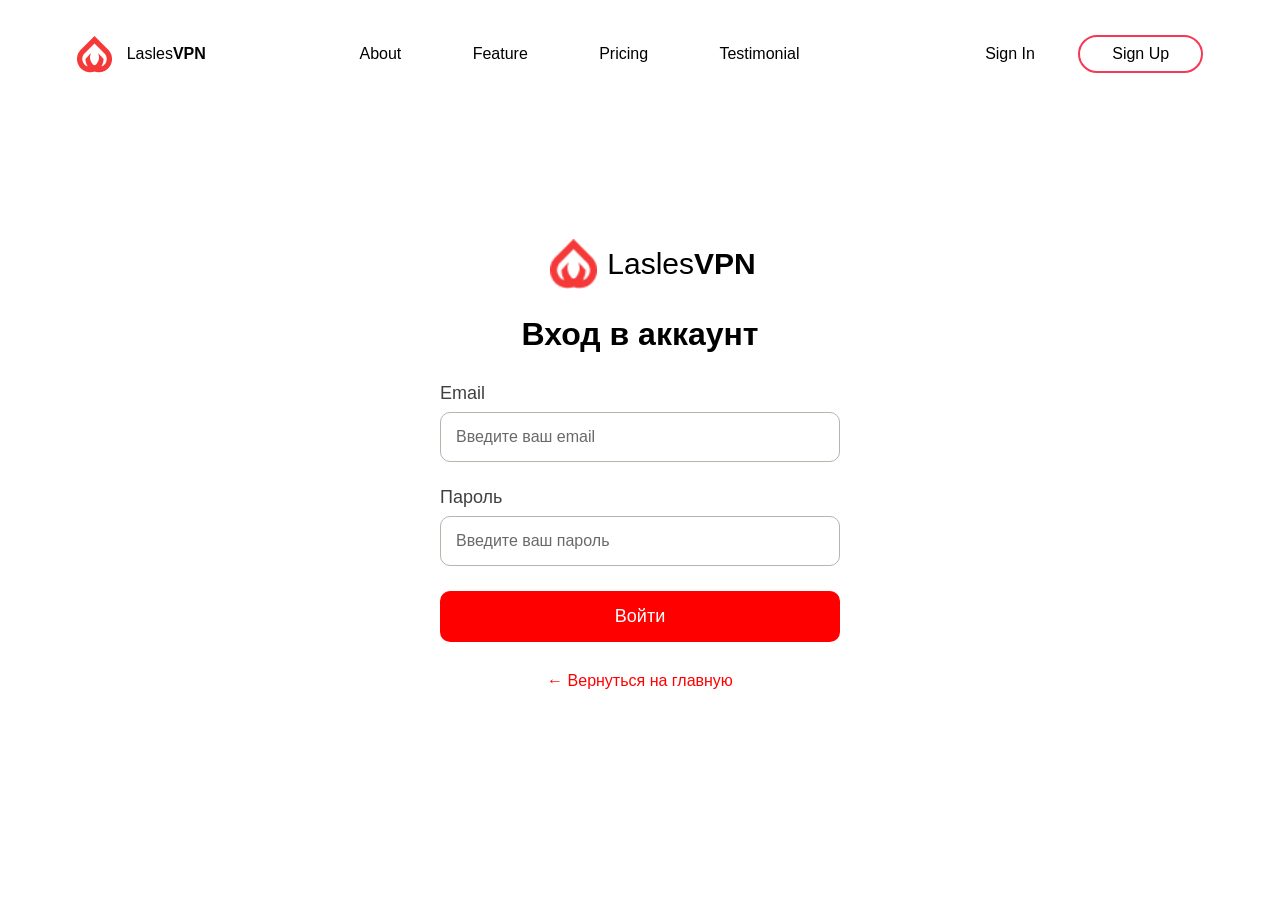
==== loyiha.html @ 67819595 "add" ====
<!DOCTYPE html>
<html lang="en">

<head>
    <meta charset="UTF-8">
    <meta name="viewport" content="width=device-width, initial-scale=1.0">
    <title>Document</title>
    <link rel="stylesheet" href="./loyiha.css">
</head>

<body>
    <header>
        <nav>
            <div class="logo">
                <img src="./rasmlar/logo.png" alt="" />
                <a href="">Lasles<b>VPN</b></a>
            </div>
            <div class="menu">
                <a href="#">About</a>
                <a href="#">Feature</a>
                <a href="#">Pricing</a>
                <a href="#">Testimonial</a>
            </div>
            <div class="auth-buttons">
                <a href="#" class="btn sign-in">Sign In</a>
                <a href="#" class="btn sign-up">Sign Up</a>
            </div>
        </nav>
    </header>
    <div class="div1">
        <div class="box1">
            <img src="./rasmlar/logo.png" alt="" />
            <a href="">Lasles<b>VPN</b></a>
        </div>
        <div class="box2">
            <h1>Вход в аккаунт</h1>
        </div>
        <div class="box3">
            <form class="form1">
                <label>Email</label>
                <input type="email" placeholder="Введите ваш email">

                <label>Пароль</label>
                <input type="password" placeholder="Введите ваш пароль">

                <button type="submit">Войти</button>

                <a href="#" class="tex">← Вернуться на главную</a>
            </form>
        </div>
    </div>
</body>

</html>
---- loyiha.css ----
* {
  padding: 0;
  margin: 0;
  box-sizing: border-box;
  border: none;
  outline: none;
  font-family: "Rubik", sans-serif;
  text-decoration: none;
  color: #000;
}

nav {
  width: 1280px;
  height: 76px;
  margin: 16px auto;
  display: flex;
  justify-content: space-around;
  align-items: center;
}

nav>.logo {
  width: 129px;
  height: 44px;
  display: flex;
  justify-content: space-between;
  align-items: center;
}

nav>.menu {
  width: 440px;
  height: 44px;
  display: flex;
  justify-content: space-between;
  align-items: center;
}

.auth-buttons {
  width: 250px;
  height: 44px;
  display: flex;
  justify-content: space-between;
  align-items: center;
}

.auth-buttons>.btn {
  border-radius: 40px;
  padding: 8px 32px;
}

.auth-buttons>.sign-up {
  border: 2px solid #f53855;
}
.div1{
    width: 450px;
    height: 450px;
    margin: auto;
    margin-top: 150px;
}
.div1>.box1 {
  width: 129px;
  height: 44px;
  display: flex;
  justify-content: space-between;
  align-items: center;
  
}
.box1 img{
    width: 60px;
    height: 50px;
    margin-left: 135px;
}
.box1 a{
    font-size: 30px;
    padding-left: 10px;
}
.box2 h1{
    text-align: center;
    margin-top: 30px;
}
.box3 {
    width: 450px;
    display: flex;
    justify-content: center;
    align-items: center;
}

.form1 {
    width: 400px;
    margin-top: 30px;
}

.form1 label {
    display: block;
    margin-bottom: 8px;
    font-size: 18px;
    color: rgb(64, 64, 63);
}

.form1 input {
    width: 400px;
    padding: 15px;
    margin-bottom: 25px;
    border: 1px solid rgb(181, 181, 172);
    border-radius: 10px;
    font-size: 16px;
}

.form1 input::placeholder {
    color: rgb(106, 105, 104);
}

.form1 button {
    width: 400px;
    padding: 15px;
    background-color: red;
    border: none;
    border-radius: 10px;
    color: white;
    font-size: 18px;
    cursor: pointer;
    transition: 0.3s;
}

.form1 button:hover {
    background-color: #e63250;
}

.tex {
    display: block;
    text-align: center;
    margin-top: 20px;
    color: red;
    text-decoration: none;
    font-size: 16px;
    margin-top: 30px;
}

.tex:hover {
    text-decoration: underline;
}
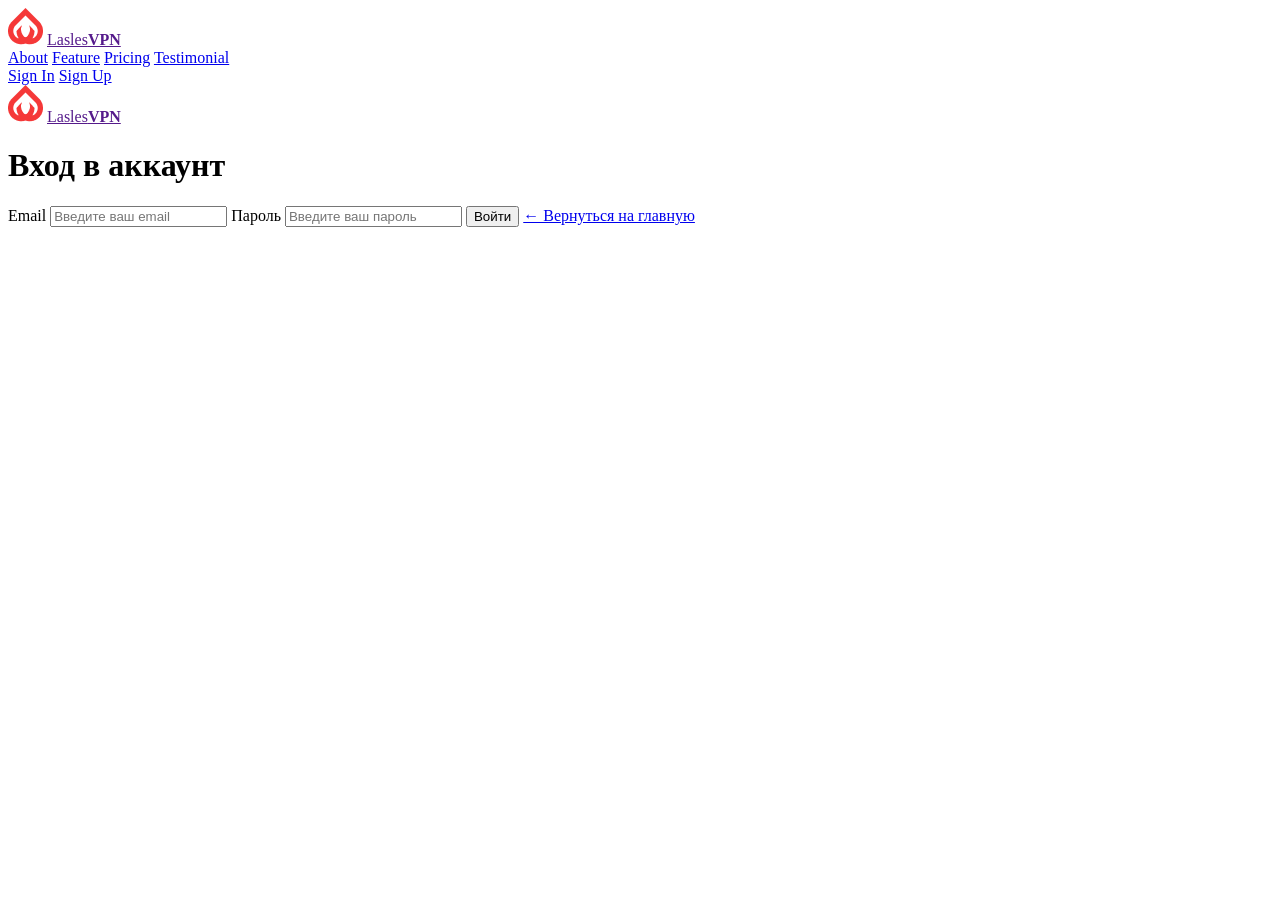
==== commit b7524ce2: "add" ====
--- a/loyiha.html
+++ b/loyiha.html
@@ -5,7 +5,6 @@
     <meta charset="UTF-8">
     <meta name="viewport" content="width=device-width, initial-scale=1.0">
     <title>Document</title>
-    <link rel="stylesheet" href="./loyiha.css">
 </head>
 
 <body>
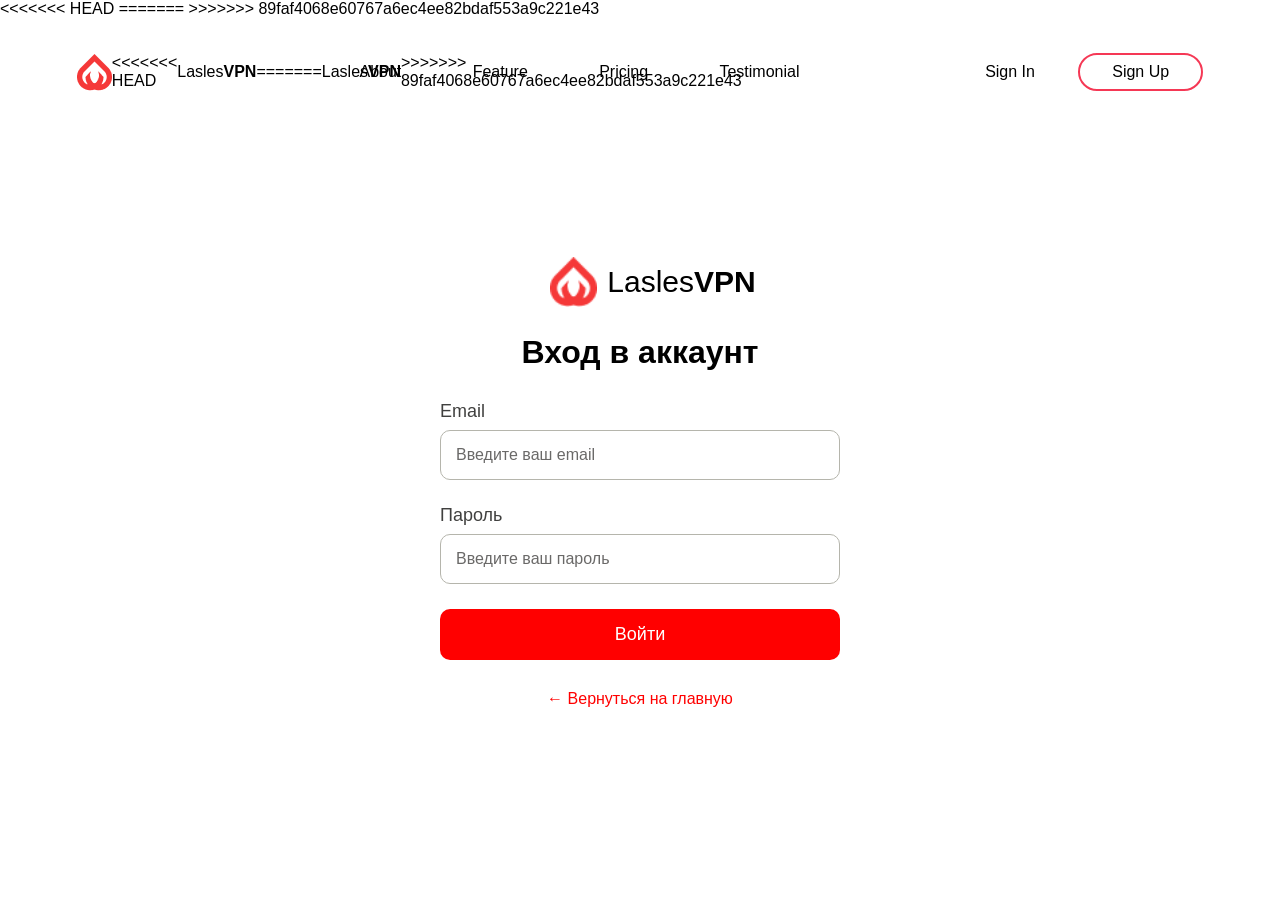
==== commit 4192b7be: "Merge branch 'main' of https://github.com/JahongirOybekov/LaslesVPN" ====
--- a/loyiha.html
+++ b/loyiha.html
@@ -4,7 +4,13 @@
 <head>
     <meta charset="UTF-8">
     <meta name="viewport" content="width=device-width, initial-scale=1.0">
+<<<<<<< HEAD
     <title>Document</title>
+=======
+    <title>laslesVPN</title>
+    <link rel="stylesheet" href="./loyiha.css">
+    <link rel="shortcut icon" href="./rasmlar/logo.png" type="image/x-icon">
+>>>>>>> 89faf4068e60767a6ec4ee82bdaf553a9c221e43
 </head>
 
 <body>
@@ -12,7 +18,11 @@
         <nav>
             <div class="logo">
                 <img src="./rasmlar/logo.png" alt="" />
+<<<<<<< HEAD
                 <a href="">Lasles<b>VPN</b></a>
+=======
+                <a href="./index.html">Lasles<b>VPN</b></a>
+>>>>>>> 89faf4068e60767a6ec4ee82bdaf553a9c221e43
             </div>
             <div class="menu">
                 <a href="#">About</a>
--- a/loyiha.css
+++ b/loyiha.css
@@ -0,0 +1,146 @@
+* {
+    padding: 0;
+    margin: 0;
+    box-sizing: border-box;
+    border: none;
+    outline: none;
+    font-family: "Rubik", sans-serif;
+    text-decoration: none;
+    color: #000;
+}
+
+nav {
+    width: 1280px;
+    height: 76px;
+    margin: 16px auto;
+    display: flex;
+    justify-content: space-around;
+    align-items: center;
+}
+
+nav>.logo {
+    width: 129px;
+    height: 44px;
+    display: flex;
+    justify-content: space-between;
+    align-items: center;
+}
+
+nav>.menu {
+    width: 440px;
+    height: 44px;
+    display: flex;
+    justify-content: space-between;
+    align-items: center;
+}
+
+.auth-buttons {
+    width: 250px;
+    height: 44px;
+    display: flex;
+    justify-content: space-between;
+    align-items: center;
+}
+
+.auth-buttons>.btn {
+    border-radius: 40px;
+    padding: 8px 32px;
+}
+
+.auth-buttons>.sign-up {
+    border: 2px solid #f53855;
+}
+
+.div1 {
+    width: 450px;
+    height: 450px;
+    margin: auto;
+    margin-top: 150px;
+}
+
+.div1>.box1 {
+    width: 129px;
+    height: 44px;
+    display: flex;
+    justify-content: space-between;
+    align-items: center;
+
+}
+
+.box1 img {
+    width: 60px;
+    height: 50px;
+    margin-left: 135px;
+}
+
+.box1 a {
+    font-size: 30px;
+    padding-left: 10px;
+}
+
+.box2 h1 {
+    text-align: center;
+    margin-top: 30px;
+}
+
+.box3 {
+    width: 450px;
+    display: flex;
+    justify-content: center;
+    align-items: center;
+}
+
+.form1 {
+    width: 400px;
+    margin-top: 30px;
+}
+
+.form1 label {
+    display: block;
+    margin-bottom: 8px;
+    font-size: 18px;
+    color: rgb(64, 64, 63);
+}
+
+.form1 input {
+    width: 400px;
+    padding: 15px;
+    margin-bottom: 25px;
+    border: 1px solid rgb(181, 181, 172);
+    border-radius: 10px;
+    font-size: 16px;
+}
+
+.form1 input::placeholder {
+    color: rgb(106, 105, 104);
+}
+
+.form1 button {
+    width: 400px;
+    padding: 15px;
+    background-color: red;
+    border: none;
+    border-radius: 10px;
+    color: white;
+    font-size: 18px;
+    cursor: pointer;
+    transition: 0.3s;
+}
+
+.form1 button:hover {
+    background-color: #e63250;
+}
+
+.tex {
+    display: block;
+    text-align: center;
+    margin-top: 20px;
+    color: red;
+    text-decoration: none;
+    font-size: 16px;
+    margin-top: 30px;
+}
+
+.tex:hover {
+    text-decoration: underline;
+}    
